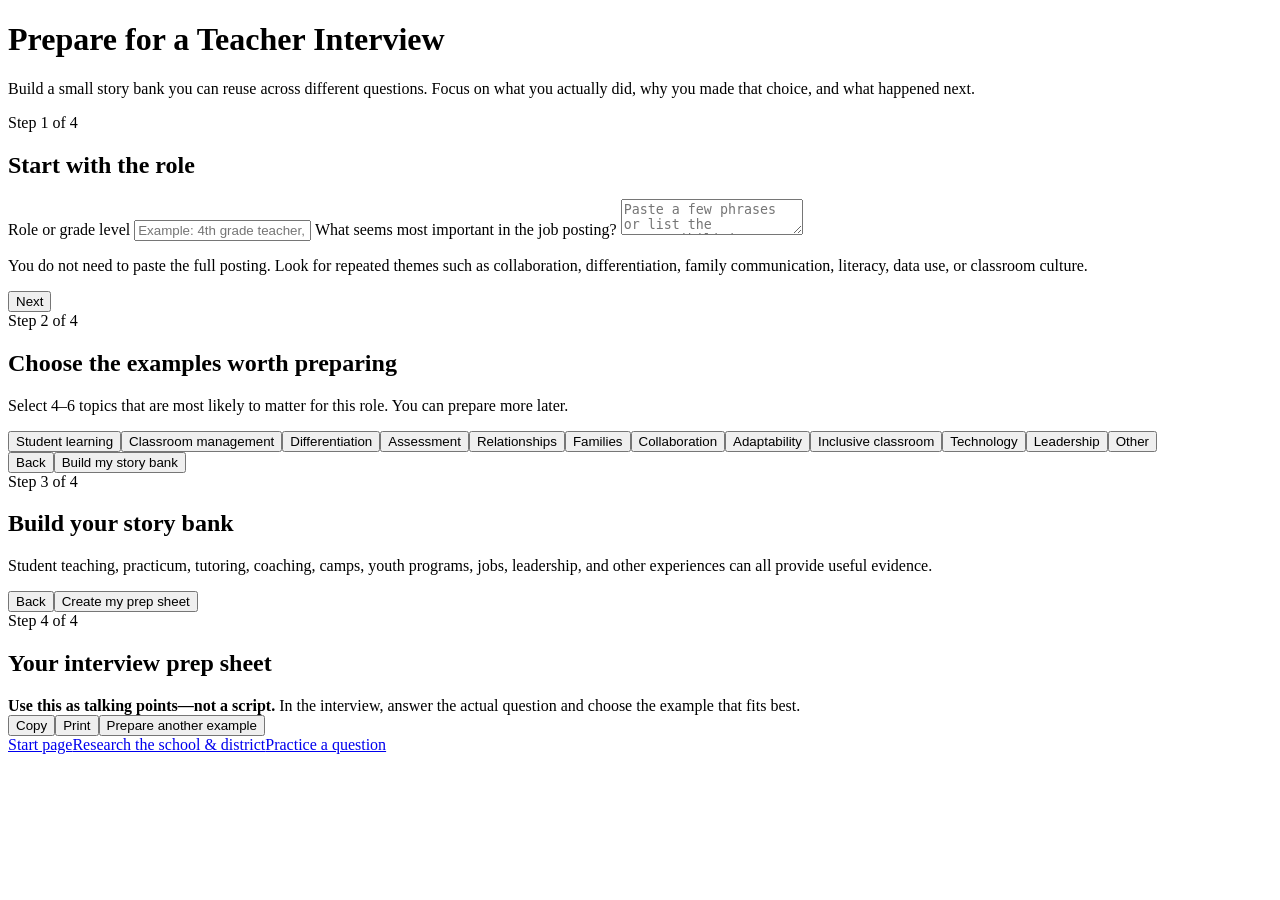
==== index.html @ 9ed7205a "Rename teacher-interview-prep.html to index.html" ====
<!doctype html>
<html lang="en">
<head><meta charset="utf-8"><meta name="viewport" content="width=device-width,initial-scale=1">
<title>Prepare for a Teacher Interview</title><link rel="stylesheet" href="style.css"></head>
<body><main>
<h1>Prepare for a Teacher Interview</h1>
<p class="intro">Build a small story bank you can reuse across different questions. Focus on what you actually did, why you made that choice, and what happened next.</p>

<section class="step active" data-step="1">
<div class="progress">Step 1 of 4</div>
<h2>Start with the role</h2>
<label for="role">Role or grade level</label>
<input id="role" type="text" placeholder="Example: 4th grade teacher, secondary science, special education">
<label for="posting">What seems most important in the job posting?</label>
<textarea id="posting" placeholder="Paste a few phrases or list the responsibilities, skills, or priorities you keep seeing."></textarea>
<p class="help">You do not need to paste the full posting. Look for repeated themes such as collaboration, differentiation, family communication, literacy, data use, or classroom culture.</p>
<div class="btnrow"><button class="primary" onclick="go(2)">Next</button></div>
</section>

<section class="step" data-step="2">
<div class="progress">Step 2 of 4</div>
<h2>Choose the examples worth preparing</h2>
<p>Select 4–6 topics that are most likely to matter for this role. You can prepare more later.</p>
<div class="chips" id="topics"></div>
<div class="btnrow"><button class="secondary" onclick="go(1)">Back</button><button class="primary" onclick="buildStories()">Build my story bank</button></div>
</section>

<section class="step" data-step="3">
<div class="progress">Step 3 of 4</div>
<h2>Build your story bank</h2>
<p class="help">Student teaching, practicum, tutoring, coaching, camps, youth programs, jobs, leadership, and other experiences can all provide useful evidence.</p>
<div id="storyForms"></div>
<div class="btnrow"><button class="secondary" onclick="go(2)">Back</button><button class="primary" onclick="makeSummary()">Create my prep sheet</button></div>
</section>

<section class="step" data-step="4">
<div class="progress">Step 4 of 4</div>
<h2>Your interview prep sheet</h2>
<div class="notice"><strong>Use this as talking points—not a script.</strong> In the interview, answer the actual question and choose the example that fits best.</div>
<div id="summary" class="output"></div>
<div class="btnrow"><button class="secondary" onclick="copyText('summary')">Copy</button><button class="secondary" onclick="window.print()">Print</button><button class="primary" onclick="go(2)">Prepare another example</button></div>
</section>

<div class="footer-nav"><a class="button secondary" href="index.html">Start page</a><a class="button secondary" href="school-district-research.html">Research the school & district</a><a class="button secondary" href="practice-question.html">Practice a question</a></div>
</main>
<script>
const topicList=[
["Student learning","A time you helped a student or group make progress"],
["Classroom management","A time you established expectations, redirected behavior, or responded to a challenge"],
["Differentiation","A time you adjusted instruction or support for different learner needs"],
["Assessment","A time you checked understanding and changed what you did next"],
["Relationships","A time you built trust or connection with students"],
["Families","A time you communicated or partnered with a parent, caregiver, or family"],
["Collaboration","A time you worked with a teacher, specialist, team, or colleague"],
["Adaptability","A time something did not work and you adjusted"],
["Inclusive classroom","A time you helped students feel included, represented, supported, or able to participate"],
["Technology","A time you used a tool intentionally to support learning"],
["Leadership","A time you took initiative, solved a problem, or helped move work forward"],
["Other","Another example especially relevant to this role"]
];
const topics=document.getElementById('topics');
topicList.forEach(([name,desc],i)=>{
 let b=document.createElement('button'); b.className='chip'; b.type='button'; b.setAttribute('aria-pressed','false');
 b.dataset.name=name;b.dataset.desc=desc;b.textContent=name;
 b.onclick=()=>b.setAttribute('aria-pressed', b.getAttribute('aria-pressed')==='true'?'false':'true');
 topics.appendChild(b);
});
function go(n){document.querySelectorAll('.step').forEach(s=>s.classList.remove('active'));document.querySelector(`[data-step="${n}"]`).classList.add('active');window.scrollTo(0,0)}
function selected(){return [...document.querySelectorAll('.chip[aria-pressed=true]')].map(b=>({name:b.dataset.name,desc:b.dataset.desc}))}
function buildStories(){
 let s=selected(); if(!s.length){alert('Choose at least one topic.');return}
 const wrap=document.getElementById('storyForms');wrap.innerHTML='';
 s.forEach((t,i)=>{
  wrap.insertAdjacentHTML('beforeend',`<div class="card">
  <h3>${t.name}</h3><p class="help">${t.desc}</p>
  <label>What example could you use?</label><textarea id="ex${i}" placeholder="Name the situation or experience."></textarea>
  <label>What did you do?</label><textarea id="act${i}" placeholder="Focus on your decisions and actions—not just what the group did."></textarea>
  <label>Why did you choose that approach?</label><textarea id="why${i}" placeholder="What were you considering about the students, learning goal, context, or challenge?"></textarea>
  <label>What happened next?</label><textarea id="res${i}" placeholder="Result, student response, what changed, or what you learned."></textarea>
  </div>`);
 });
 go(3);
}
function makeSummary(){
 const s=selected(); const role=document.getElementById('role').value.trim(); const post=document.getElementById('posting').value.trim();
 let text=(role?`ROLE: ${role}\n`:'')+(post?`POSTING PRIORITIES: ${post}\n`:'')+'\nSTORY BANK\n';
 s.forEach((t,i)=>{
  text+=`\n${t.name.toUpperCase()}\nExample: ${document.getElementById('ex'+i)?.value.trim()||'—'}\nWhat I did: ${document.getElementById('act'+i)?.value.trim()||'—'}\nWhy: ${document.getElementById('why'+i)?.value.trim()||'—'}\nResult / learning: ${document.getElementById('res'+i)?.value.trim()||'—'}\n`;
 });
 text+='\nQUICK REMINDER\nAnswer the question first. Use a specific example. Explain your decisions. Connect your answer back to students and learning when relevant.';
 document.getElementById('summary').textContent=text;go(4);
}
function copyText(id){navigator.clipboard.writeText(document.getElementById(id).innerText)}
</script></body></html>
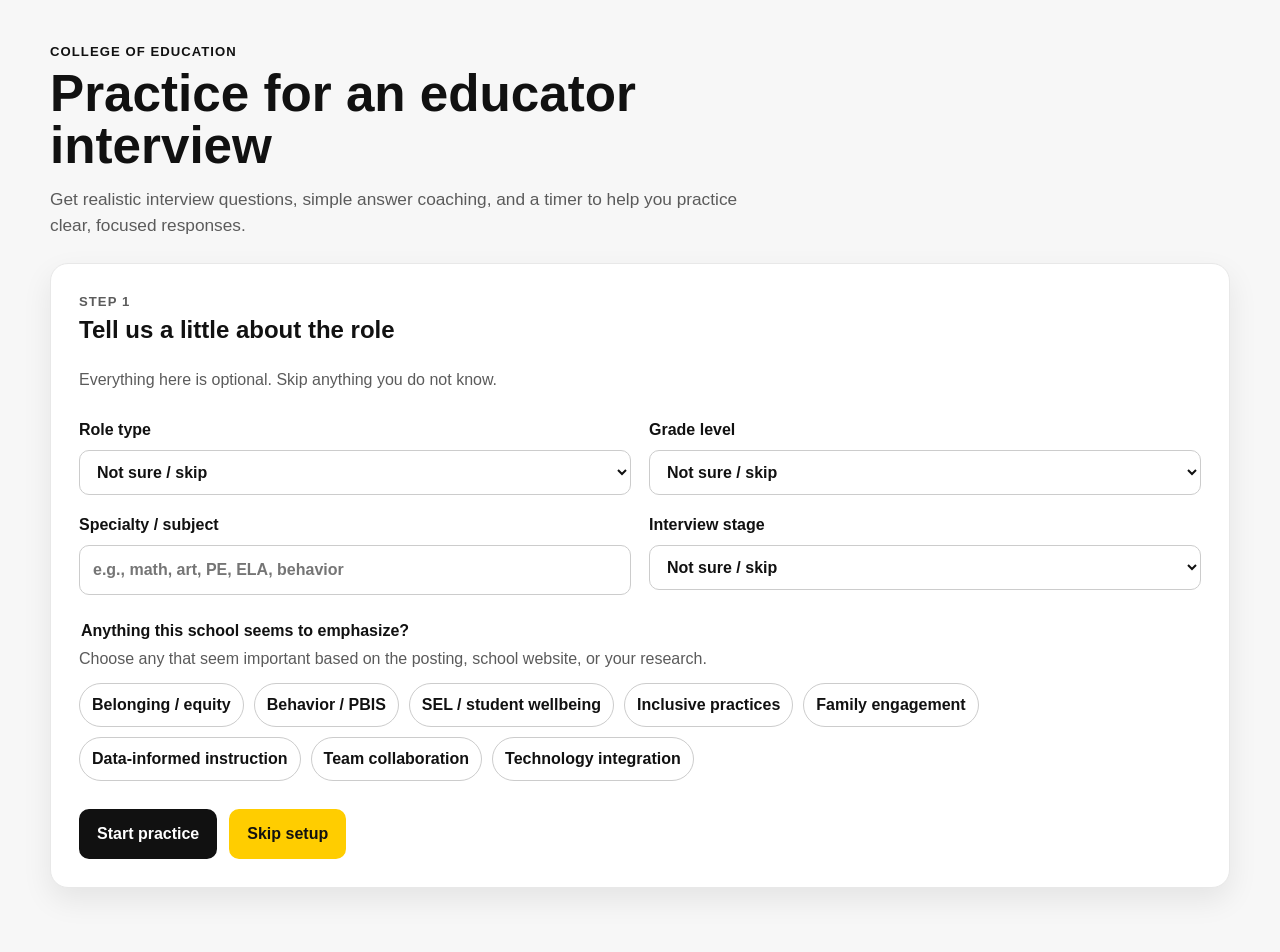
==== commit 964c214d: "Add files via upload" ====
--- a/index.html
+++ b/index.html
@@ -1,94 +1,158 @@
-<!doctype html>
+<!DOCTYPE html>
 <html lang="en">
-<head><meta charset="utf-8"><meta name="viewport" content="width=device-width,initial-scale=1">
-<title>Prepare for a Teacher Interview</title><link rel="stylesheet" href="style.css"></head>
-<body><main>
-<h1>Prepare for a Teacher Interview</h1>
-<p class="intro">Build a small story bank you can reuse across different questions. Focus on what you actually did, why you made that choice, and what happened next.</p>
+<head>
+  <meta charset="UTF-8" />
+  <meta name="viewport" content="width=device-width, initial-scale=1.0" />
+  <title>Educator Interview Practice</title>
+  <link rel="stylesheet" href="styles.css" />
+</head>
+<body>
+  <main class="app-shell">
+    <section class="hero" aria-labelledby="page-title">
+      <p class="eyebrow">College of Education</p>
+      <h1 id="page-title">Practice for an educator interview</h1>
+      <p class="hero-copy">Get realistic interview questions, simple answer coaching, and a timer to help you practice clear, focused responses.</p>
+    </section>
 
-<section class="step active" data-step="1">
-<div class="progress">Step 1 of 4</div>
-<h2>Start with the role</h2>
-<label for="role">Role or grade level</label>
-<input id="role" type="text" placeholder="Example: 4th grade teacher, secondary science, special education">
-<label for="posting">What seems most important in the job posting?</label>
-<textarea id="posting" placeholder="Paste a few phrases or list the responsibilities, skills, or priorities you keep seeing."></textarea>
-<p class="help">You do not need to paste the full posting. Look for repeated themes such as collaboration, differentiation, family communication, literacy, data use, or classroom culture.</p>
-<div class="btnrow"><button class="primary" onclick="go(2)">Next</button></div>
-</section>
+    <section id="setup-screen" class="card screen active" aria-labelledby="setup-title">
+      <div class="section-heading">
+        <div>
+          <p class="step-label">Step 1</p>
+          <h2 id="setup-title">Tell us a little about the role</h2>
+          <p>Everything here is optional. Skip anything you do not know.</p>
+        </div>
+      </div>
 
-<section class="step" data-step="2">
-<div class="progress">Step 2 of 4</div>
-<h2>Choose the examples worth preparing</h2>
-<p>Select 4–6 topics that are most likely to matter for this role. You can prepare more later.</p>
-<div class="chips" id="topics"></div>
-<div class="btnrow"><button class="secondary" onclick="go(1)">Back</button><button class="primary" onclick="buildStories()">Build my story bank</button></div>
-</section>
+      <div class="form-grid">
+        <label>
+          Role type
+          <select id="role-type">
+            <option value="">Not sure / skip</option>
+            <option value="elementary">Elementary</option>
+            <option value="secondary">Secondary</option>
+            <option value="specialty">Specialty area</option>
+            <option value="special-education">Special education</option>
+            <option value="school-counseling">School counseling</option>
+            <option value="student-services">Student services / support</option>
+          </select>
+        </label>
 
-<section class="step" data-step="3">
-<div class="progress">Step 3 of 4</div>
-<h2>Build your story bank</h2>
-<p class="help">Student teaching, practicum, tutoring, coaching, camps, youth programs, jobs, leadership, and other experiences can all provide useful evidence.</p>
-<div id="storyForms"></div>
-<div class="btnrow"><button class="secondary" onclick="go(2)">Back</button><button class="primary" onclick="makeSummary()">Create my prep sheet</button></div>
-</section>
+        <label>
+          Grade level
+          <select id="grade-level">
+            <option value="">Not sure / skip</option>
+            <option value="early">PreK–2</option>
+            <option value="upper-elementary">3–5</option>
+            <option value="middle">6–8</option>
+            <option value="high">9–12</option>
+            <option value="multiple">Multiple grade levels</option>
+          </select>
+        </label>
 
-<section class="step" data-step="4">
-<div class="progress">Step 4 of 4</div>
-<h2>Your interview prep sheet</h2>
-<div class="notice"><strong>Use this as talking points—not a script.</strong> In the interview, answer the actual question and choose the example that fits best.</div>
-<div id="summary" class="output"></div>
-<div class="btnrow"><button class="secondary" onclick="copyText('summary')">Copy</button><button class="secondary" onclick="window.print()">Print</button><button class="primary" onclick="go(2)">Prepare another example</button></div>
-</section>
+        <label>
+          Specialty / subject
+          <input id="subject-area" type="text" placeholder="e.g., math, art, PE, ELA, behavior" />
+        </label>
 
-<div class="footer-nav"><a class="button secondary" href="index.html">Start page</a><a class="button secondary" href="school-district-research.html">Research the school & district</a><a class="button secondary" href="practice-question.html">Practice a question</a></div>
-</main>
-<script>
-const topicList=[
-["Student learning","A time you helped a student or group make progress"],
-["Classroom management","A time you established expectations, redirected behavior, or responded to a challenge"],
-["Differentiation","A time you adjusted instruction or support for different learner needs"],
-["Assessment","A time you checked understanding and changed what you did next"],
-["Relationships","A time you built trust or connection with students"],
-["Families","A time you communicated or partnered with a parent, caregiver, or family"],
-["Collaboration","A time you worked with a teacher, specialist, team, or colleague"],
-["Adaptability","A time something did not work and you adjusted"],
-["Inclusive classroom","A time you helped students feel included, represented, supported, or able to participate"],
-["Technology","A time you used a tool intentionally to support learning"],
-["Leadership","A time you took initiative, solved a problem, or helped move work forward"],
-["Other","Another example especially relevant to this role"]
-];
-const topics=document.getElementById('topics');
-topicList.forEach(([name,desc],i)=>{
- let b=document.createElement('button'); b.className='chip'; b.type='button'; b.setAttribute('aria-pressed','false');
- b.dataset.name=name;b.dataset.desc=desc;b.textContent=name;
- b.onclick=()=>b.setAttribute('aria-pressed', b.getAttribute('aria-pressed')==='true'?'false':'true');
- topics.appendChild(b);
-});
-function go(n){document.querySelectorAll('.step').forEach(s=>s.classList.remove('active'));document.querySelector(`[data-step="${n}"]`).classList.add('active');window.scrollTo(0,0)}
-function selected(){return [...document.querySelectorAll('.chip[aria-pressed=true]')].map(b=>({name:b.dataset.name,desc:b.dataset.desc}))}
-function buildStories(){
- let s=selected(); if(!s.length){alert('Choose at least one topic.');return}
- const wrap=document.getElementById('storyForms');wrap.innerHTML='';
- s.forEach((t,i)=>{
-  wrap.insertAdjacentHTML('beforeend',`<div class="card">
-  <h3>${t.name}</h3><p class="help">${t.desc}</p>
-  <label>What example could you use?</label><textarea id="ex${i}" placeholder="Name the situation or experience."></textarea>
-  <label>What did you do?</label><textarea id="act${i}" placeholder="Focus on your decisions and actions—not just what the group did."></textarea>
-  <label>Why did you choose that approach?</label><textarea id="why${i}" placeholder="What were you considering about the students, learning goal, context, or challenge?"></textarea>
-  <label>What happened next?</label><textarea id="res${i}" placeholder="Result, student response, what changed, or what you learned."></textarea>
-  </div>`);
- });
- go(3);
-}
-function makeSummary(){
- const s=selected(); const role=document.getElementById('role').value.trim(); const post=document.getElementById('posting').value.trim();
- let text=(role?`ROLE: ${role}\n`:'')+(post?`POSTING PRIORITIES: ${post}\n`:'')+'\nSTORY BANK\n';
- s.forEach((t,i)=>{
-  text+=`\n${t.name.toUpperCase()}\nExample: ${document.getElementById('ex'+i)?.value.trim()||'—'}\nWhat I did: ${document.getElementById('act'+i)?.value.trim()||'—'}\nWhy: ${document.getElementById('why'+i)?.value.trim()||'—'}\nResult / learning: ${document.getElementById('res'+i)?.value.trim()||'—'}\n`;
- });
- text+='\nQUICK REMINDER\nAnswer the question first. Use a specific example. Explain your decisions. Connect your answer back to students and learning when relevant.';
- document.getElementById('summary').textContent=text;go(4);
-}
-function copyText(id){navigator.clipboard.writeText(document.getElementById(id).innerText)}
-</script></body></html>
+        <label>
+          Interview stage
+          <select id="interview-stage">
+            <option value="">Not sure / skip</option>
+            <option value="screening">Initial / screening</option>
+            <option value="panel">Panel interview</option>
+            <option value="final">Final interview</option>
+          </select>
+        </label>
+      </div>
+
+      <fieldset class="focus-fieldset">
+        <legend>Anything this school seems to emphasize?</legend>
+        <p class="helper">Choose any that seem important based on the posting, school website, or your research.</p>
+        <div class="chip-grid" id="school-focus-options">
+          <label class="check-chip"><input type="checkbox" value="equity" /> <span>Belonging / equity</span></label>
+          <label class="check-chip"><input type="checkbox" value="behavior" /> <span>Behavior / PBIS</span></label>
+          <label class="check-chip"><input type="checkbox" value="sel" /> <span>SEL / student wellbeing</span></label>
+          <label class="check-chip"><input type="checkbox" value="inclusion" /> <span>Inclusive practices</span></label>
+          <label class="check-chip"><input type="checkbox" value="family" /> <span>Family engagement</span></label>
+          <label class="check-chip"><input type="checkbox" value="data" /> <span>Data-informed instruction</span></label>
+          <label class="check-chip"><input type="checkbox" value="collaboration" /> <span>Team collaboration</span></label>
+          <label class="check-chip"><input type="checkbox" value="technology" /> <span>Technology integration</span></label>
+        </div>
+      </fieldset>
+
+      <div class="actions bottom-actions">
+        <button class="button primary" id="start-practice">Start practice</button>
+        <button class="button secondary" id="skip-setup">Skip setup</button>
+      </div>
+    </section>
+
+    <section id="practice-screen" class="screen" aria-labelledby="practice-title">
+      <div class="practice-layout">
+        <div class="main-column">
+          <section class="card question-card">
+            <div class="question-topline">
+              <div>
+                <p class="step-label">Practice question</p>
+                <p class="question-meta" id="question-meta">General educator interview</p>
+              </div>
+              <button class="icon-button" id="reset-session" title="Start over" aria-label="Start over">↺</button>
+            </div>
+
+            <h2 id="practice-title" class="question-text">Tell us about yourself and what drew you to education.</h2>
+
+            <div class="timer-panel">
+              <div>
+                <p class="timer-label">Suggested response time</p>
+                <div class="timer-display" id="timer-display">1:30</div>
+              </div>
+              <div class="timer-actions">
+                <button class="button secondary small" id="timer-toggle">Start timer</button>
+                <button class="button ghost small" id="timer-reset">Reset</button>
+              </div>
+            </div>
+
+            <div class="response-guide" id="response-guide">
+              <h3>What a strong answer should do</h3>
+              <ul id="guide-list"></ul>
+            </div>
+
+            <div class="reflection-box">
+              <label for="practice-notes">Jot down what you want to remember</label>
+              <textarea id="practice-notes" rows="5" placeholder="A quick example, key point, or phrase you want to use..."></textarea>
+            </div>
+
+            <div class="actions question-actions">
+              <button class="button secondary" id="show-help">Show answer help</button>
+              <button class="button primary" id="next-question">Give me another question</button>
+            </div>
+          </section>
+        </div>
+
+        <aside class="side-column">
+          <section class="card compact-card">
+            <h3>Practice goal</h3>
+            <p>Answer the question out loud before reading the coaching. Aim for a clear example instead of a perfect script.</p>
+          </section>
+
+          <section class="card compact-card hidden" id="help-card">
+            <h3>Answer help</h3>
+            <div id="help-content"></div>
+          </section>
+
+          <section class="card compact-card">
+            <h3>Interview reminders</h3>
+            <ul class="mini-list">
+              <li>Use specific examples when you can.</li>
+              <li>Explain what <strong>you</strong> did, not only what the team did.</li>
+              <li>Connect your answer back to students and learning.</li>
+              <li>Keep most responses around 1–2 minutes unless they ask for more detail.</li>
+            </ul>
+          </section>
+        </aside>
+      </div>
+    </section>
+  </main>
+
+  <script src="script.js"></script>
+</body>
+</html>
--- a/styles.css
+++ b/styles.css
@@ -0,0 +1,192 @@
+:root {
+  --black: #111111;
+  --gold: #ffcd00;
+  --gold-soft: #fff5bf;
+  --white: #ffffff;
+  --gray-50: #f7f7f7;
+  --gray-100: #efefef;
+  --gray-300: #cccccc;
+  --gray-600: #5b5b5b;
+  --gray-800: #2a2a2a;
+  --radius: 18px;
+  --shadow: 0 12px 30px rgba(0, 0, 0, 0.08);
+}
+
+* { box-sizing: border-box; }
+
+body {
+  margin: 0;
+  font-family: Arial, Helvetica, sans-serif;
+  color: var(--black);
+  background: var(--gray-50);
+  line-height: 1.5;
+}
+
+button, input, select, textarea { font: inherit; }
+button { cursor: pointer; }
+
+.app-shell {
+  width: min(1180px, calc(100% - 32px));
+  margin: 0 auto;
+  padding: 42px 0 64px;
+}
+
+.hero { max-width: 780px; margin-bottom: 24px; }
+.eyebrow, .step-label {
+  margin: 0 0 6px;
+  font-size: 0.82rem;
+  text-transform: uppercase;
+  letter-spacing: 0.08em;
+  font-weight: 800;
+}
+
+.hero h1 {
+  margin: 0;
+  font-size: clamp(2rem, 4vw, 3.4rem);
+  line-height: 1.03;
+}
+
+.hero-copy {
+  margin: 14px 0 0;
+  font-size: 1.08rem;
+  color: var(--gray-600);
+  max-width: 720px;
+}
+
+.card {
+  background: var(--white);
+  border: 1px solid #e8e8e8;
+  border-radius: var(--radius);
+  box-shadow: var(--shadow);
+}
+
+.screen { display: none; }
+.screen.active { display: block; }
+
+#setup-screen { padding: 28px; }
+.section-heading h2, .question-card h2, .compact-card h3 { margin-top: 0; }
+.section-heading p { color: var(--gray-600); margin-bottom: 0; }
+
+.form-grid {
+  display: grid;
+  grid-template-columns: repeat(2, minmax(0, 1fr));
+  gap: 18px;
+  margin-top: 26px;
+}
+
+label, legend { font-weight: 700; }
+input[type="text"], select, textarea {
+  width: 100%;
+  margin-top: 8px;
+  padding: 12px 13px;
+  border: 1px solid var(--gray-300);
+  border-radius: 10px;
+  background: #fff;
+  color: var(--black);
+}
+
+input[type="text"]:focus, select:focus, textarea:focus, button:focus-visible {
+  outline: 3px solid rgba(255, 205, 0, 0.55);
+  outline-offset: 2px;
+}
+
+.focus-fieldset {
+  margin: 24px 0 0;
+  padding: 0;
+  border: 0;
+}
+.helper { margin: 4px 0 12px; color: var(--gray-600); font-weight: 400; }
+.chip-grid { display: flex; flex-wrap: wrap; gap: 10px; }
+.check-chip input { position: absolute; opacity: 0; pointer-events: none; }
+.check-chip span {
+  display: inline-block;
+  padding: 9px 12px;
+  border: 1px solid var(--gray-300);
+  border-radius: 999px;
+  font-weight: 600;
+  background: #fff;
+}
+.check-chip input:checked + span {
+  background: var(--gold-soft);
+  border-color: var(--gold);
+}
+
+.actions { display: flex; flex-wrap: wrap; gap: 12px; }
+.bottom-actions { margin-top: 28px; }
+.button {
+  border: 2px solid var(--black);
+  border-radius: 10px;
+  padding: 11px 16px;
+  font-weight: 800;
+}
+.button.primary { background: var(--black); color: var(--white); }
+.button.secondary { background: var(--gold); color: var(--black); border-color: var(--gold); }
+.button.ghost { background: transparent; color: var(--black); }
+.button.small { padding: 8px 12px; }
+
+.practice-layout {
+  display: grid;
+  grid-template-columns: minmax(0, 1fr) 330px;
+  gap: 20px;
+  align-items: start;
+}
+.question-card { padding: 28px; }
+.question-topline { display: flex; justify-content: space-between; gap: 16px; }
+.question-meta { margin: 0; color: var(--gray-600); }
+.icon-button {
+  width: 42px; height: 42px; border-radius: 50%; border: 1px solid var(--gray-300); background: #fff; font-size: 1.3rem;
+}
+.question-text { font-size: clamp(1.55rem, 3vw, 2.3rem); line-height: 1.15; margin: 24px 0; }
+
+.timer-panel {
+  display: flex;
+  justify-content: space-between;
+  gap: 20px;
+  align-items: center;
+  padding: 18px;
+  background: var(--gray-50);
+  border-radius: 14px;
+  border-left: 6px solid var(--gold);
+}
+.timer-label { margin: 0; font-size: 0.9rem; color: var(--gray-600); font-weight: 700; }
+.timer-display { font-size: 2rem; font-weight: 900; line-height: 1; margin-top: 6px; font-variant-numeric: tabular-nums; }
+.timer-actions { display: flex; gap: 8px; flex-wrap: wrap; }
+.timer-display.done { color: #b00020; }
+
+.response-guide, .reflection-box { margin-top: 24px; }
+.response-guide h3, .reflection-box label { margin-bottom: 8px; display: block; }
+.response-guide ul { margin: 8px 0 0 20px; padding: 0; }
+.response-guide li + li { margin-top: 8px; }
+textarea { resize: vertical; min-height: 120px; }
+.question-actions { margin-top: 20px; justify-content: space-between; }
+
+.side-column { display: grid; gap: 16px; }
+.compact-card { padding: 20px; }
+.compact-card p { margin-bottom: 0; color: var(--gray-600); }
+.mini-list { padding-left: 20px; margin-bottom: 0; }
+.mini-list li + li { margin-top: 8px; }
+.hidden { display: none !important; }
+.help-tip {
+  padding: 12px;
+  background: var(--gold-soft);
+  border-radius: 10px;
+  margin-top: 10px;
+}
+.help-tip:first-child { margin-top: 0; }
+.help-tip strong { display: block; margin-bottom: 4px; }
+
+@media (max-width: 840px) {
+  .practice-layout { grid-template-columns: 1fr; }
+  .side-column { grid-template-columns: 1fr; }
+}
+
+@media (max-width: 620px) {
+  .app-shell { width: min(100% - 20px, 1180px); padding-top: 24px; }
+  #setup-screen, .question-card { padding: 20px; }
+  .form-grid { grid-template-columns: 1fr; }
+  .timer-panel { align-items: flex-start; flex-direction: column; }
+  .question-actions, .bottom-actions { flex-direction: column; }
+  .button { width: 100%; }
+  .timer-actions { width: 100%; }
+  .timer-actions .button { flex: 1; }
+}
